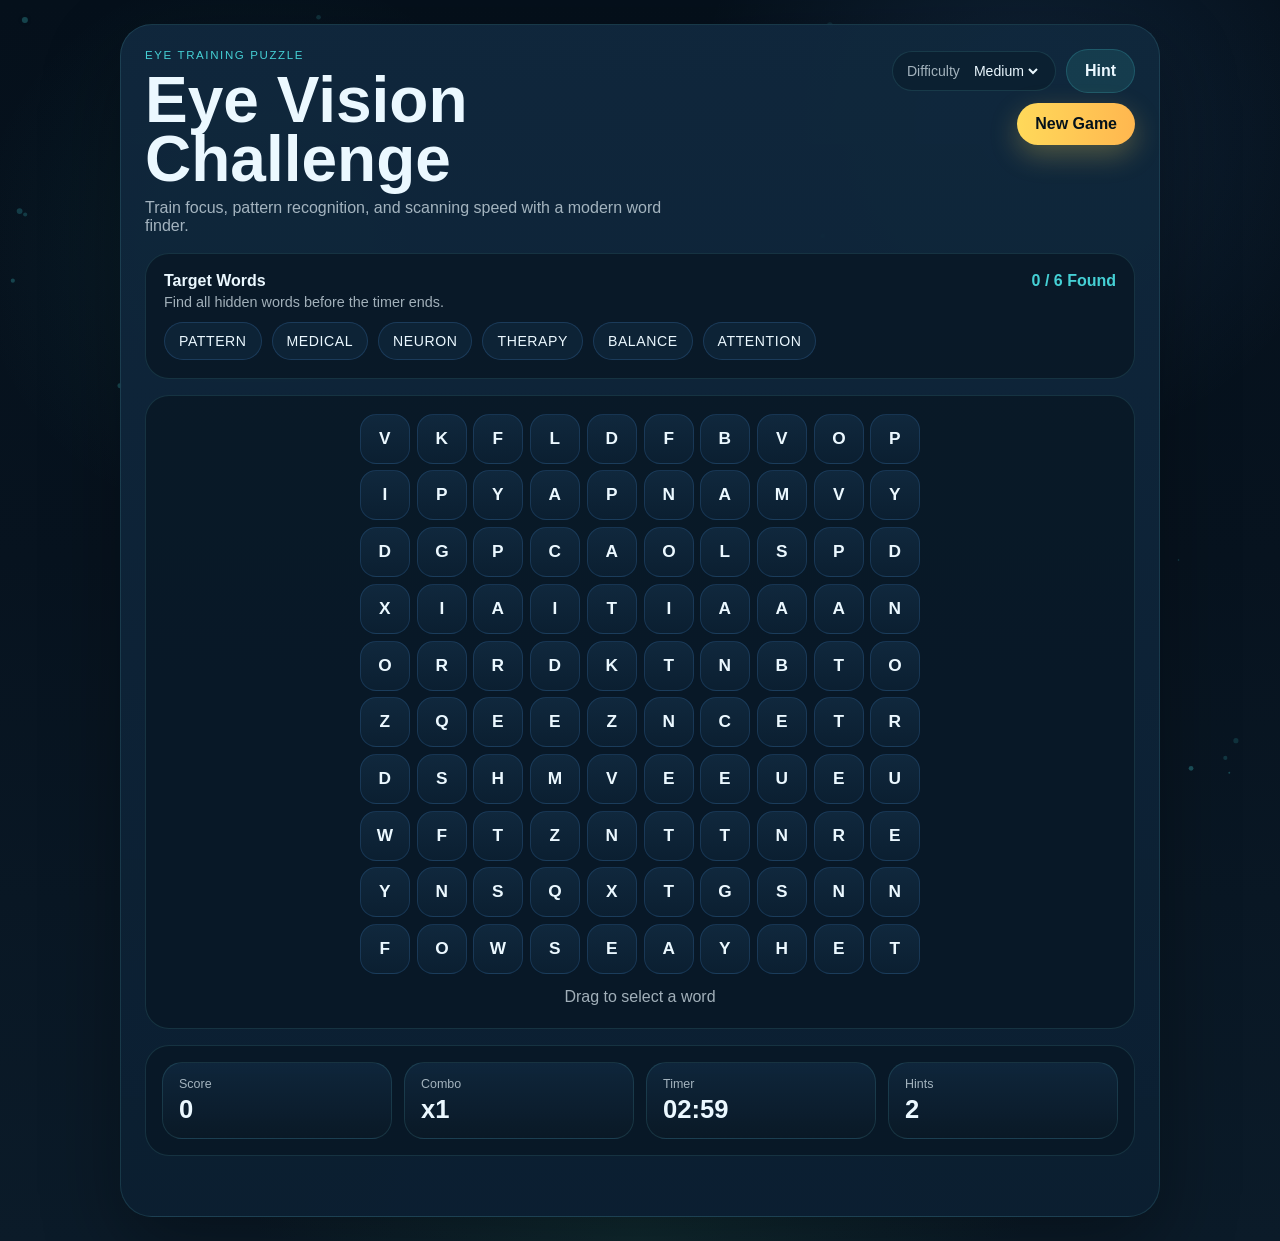
==== index.html @ 30b356d1 "Add new Files" ====
<!DOCTYPE html>
<html lang="en">
<head>
  <meta charset="UTF-8">
  <meta name="viewport" content="width=device-width, initial-scale=1.0">
  <title>Eye Vision Challenge</title>
  <link rel="stylesheet" href="style.css">
</head>
<body>
  <canvas id="particlesCanvas" class="particles-canvas" aria-hidden="true"></canvas>
  <main class="app-shell">
    <section class="game-card">
      <header class="hero-block">
        <div>
          <p class="eyebrow">Eye Training Puzzle</p>
          <h1 class="game-title">Eye Vision Challenge</h1>
          <p class="hero-copy">Train focus, pattern recognition, and scanning speed with a modern word finder.</p>
        </div>
        <div class="header-actions">
          <label class="select-wrap" for="difficultySelect">
            <span>Difficulty</span>
            <select id="difficultySelect">
              <option value="easy">Easy</option>
              <option value="medium" selected>Medium</option>
              <option value="hard">Hard</option>
            </select>
          </label>
          <button id="hintBtn" class="action-btn secondary" type="button">Hint</button>
          <button id="newGameBtn" class="action-btn primary" type="button">New Game</button>
        </div>
      </header>
      <section class="word-panel">
        <div class="panel-heading">
          <div>
            <h2>Target Words</h2>
            <p>Find all hidden words before the timer ends.</p>
          </div>
          <div class="progress-meta">
            <span id="progressLabel">0 / 0 Found</span>
          </div>
        </div>
        <div id="wordList" class="word-list"></div>
      </section>
      <section class="board-panel">
        <div id="boardArea" class="board-area">
          <div id="selectionLine" class="selection-line" aria-hidden="true"></div>
          <div id="grid" class="word-grid" aria-label="Word finder grid"></div>
        </div>
        <div id="selectionPreview" class="selection-preview">Drag to select a word</div>
      </section>
      <section class="status-panel">
        <article class="status-card">
          <span class="status-label">Score</span>
          <strong id="scoreValue" class="status-value">0</strong>
        </article>
        <article class="status-card">
          <span class="status-label">Combo</span>
          <strong id="comboValue" class="status-value">x1</strong>
        </article>
        <article class="status-card">
          <span class="status-label">Timer</span>
          <strong id="timerValue" class="status-value">03:00</strong>
        </article>
        <article class="status-card">
          <span class="status-label">Hints</span>
          <strong id="hintValue" class="status-value">0</strong>
        </article>
      </section>
      <div id="toastMessage" class="toast-message" aria-live="polite"></div>
    </section>
  </main>
  <div id="gameOverModal" class="modal" aria-hidden="true">
    <div class="modal-backdrop"></div>
    <div class="modal-dialog" role="dialog" aria-modal="true" aria-labelledby="gameOverTitle">
      <h2 id="gameOverTitle">Game Over</h2>
      <p class="modal-copy">The timer has ended.</p>
      <div class="modal-stats">
        <div>
          <span>Final Score</span>
          <strong id="finalScore">0</strong>
        </div>
        <div>
          <span>Words Found</span>
          <strong id="finalWords">0 / 0</strong>
        </div>
      </div>
      <button id="retryBtn" class="action-btn primary modal-btn" type="button">Retry</button>
    </div>
  </div>
  <script src="script.js"></script>
</body>
</html>
---- style.css ----
:root {
  --bg: #07131f;
  --panel: #10283d;
  --panel-strong: #0b1f31;
  --line: rgba(110, 210, 218, 0.14);
  --text: #ebf8ff;
  --muted: rgba(235, 248, 255, 0.68);
  --teal: #45d0d5;
  --green: #4ee38d;
  --yellow: #ffd95a;
  --red: #ff5b6e;
  --shadow: 0 28px 80px rgba(0, 0, 0, 0.32);
}

* { box-sizing: border-box; }
html, body { margin: 0; min-height: 100%; }

body {
  font-family: "Segoe UI", "Trebuchet MS", Arial, sans-serif;
  color: var(--text);
  background:
    radial-gradient(circle at 20% 20%, rgba(69, 208, 213, 0.08), transparent 20%),
    radial-gradient(circle at 80% 10%, rgba(90, 167, 255, 0.12), transparent 22%),
    radial-gradient(circle at 50% 100%, rgba(78, 227, 141, 0.08), transparent 28%),
    linear-gradient(180deg, #05101b, #07131f 45%, #0b1b29);
  overflow-x: hidden;
}

.particles-canvas {
  position: fixed;
  inset: 0;
  width: 100%;
  height: 100%;
  pointer-events: none;
  opacity: 0.45;
}

.app-shell {
  min-height: 100vh;
  display: flex;
  align-items: center;
  justify-content: center;
  padding: 24px;
  position: relative;
  z-index: 1;
}

.game-card {
  width: min(100%, 1040px);
  background: linear-gradient(180deg, rgba(16, 40, 61, 0.96), rgba(11, 31, 49, 0.98));
  border: 1px solid var(--line);
  border-radius: 32px;
  box-shadow: var(--shadow);
  padding: 24px;
}

.hero-block {
  display: flex;
  justify-content: space-between;
  gap: 20px;
  align-items: flex-start;
  margin-bottom: 18px;
}

.eyebrow {
  margin: 0 0 10px;
  color: var(--teal);
  text-transform: uppercase;
  letter-spacing: 0.14em;
  font-size: 0.72rem;
}

.game-title {
  margin: 0;
  font-size: clamp(2.2rem, 5vw, 4rem);
  line-height: 0.92;
}

.hero-copy {
  margin: 10px 0 0;
  max-width: 540px;
  color: var(--muted);
}

.header-actions {
  display: flex;
  gap: 10px;
  align-items: center;
  flex-wrap: wrap;
  justify-content: flex-end;
}

.select-wrap {
  display: flex;
  align-items: center;
  gap: 10px;
  padding: 10px 14px;
  border-radius: 999px;
  background: #0b2031;
  border: 1px solid var(--line);
  color: var(--muted);
  font-size: 0.88rem;
}

.select-wrap select {
  border: 0;
  outline: 0;
  background: transparent;
  color: var(--text);
  font: inherit;
}

.action-btn {
  border: 0;
  border-radius: 999px;
  padding: 12px 18px;
  font: inherit;
  font-weight: 700;
  cursor: pointer;
  transition: transform 160ms ease, box-shadow 160ms ease, background 160ms ease;
}

.action-btn:hover { transform: translateY(-1px); }
.action-btn.primary {
  color: #04111a;
  background: linear-gradient(90deg, var(--yellow), #ffb74f);
  box-shadow: 0 10px 28px rgba(255, 217, 90, 0.28);
}

.action-btn.secondary {
  color: var(--text);
  background: rgba(69, 208, 213, 0.12);
  border: 1px solid rgba(69, 208, 213, 0.2);
}

.word-panel, .board-panel, .status-panel {
  border: 1px solid var(--line);
  background: rgba(9, 24, 38, 0.86);
  border-radius: 24px;
}

.word-panel { padding: 18px; margin-bottom: 16px; }

.panel-heading {
  display: flex;
  justify-content: space-between;
  gap: 16px;
  align-items: flex-start;
  margin-bottom: 12px;
}

.panel-heading h2 { margin: 0 0 4px; font-size: 1rem; }
.panel-heading p { margin: 0; color: var(--muted); font-size: 0.9rem; }
.progress-meta { color: var(--teal); font-weight: 700; white-space: nowrap; }

.word-list { display: flex; flex-wrap: wrap; gap: 10px; }

.word-pill {
  position: relative;
  padding: 10px 14px;
  border-radius: 999px;
  border: 1px solid rgba(90, 167, 255, 0.18);
  background: #0d2336;
  color: var(--text);
  font-size: 0.88rem;
  letter-spacing: 0.04em;
  overflow: hidden;
}

.word-pill.found {
  background: rgba(78, 227, 141, 0.16);
  border-color: rgba(78, 227, 141, 0.45);
  color: #d9ffe8;
}

.word-pill.found::after {
  content: "";
  position: absolute;
  left: 10px;
  right: 10px;
  top: 50%;
  height: 2px;
  background: currentColor;
  transform: scaleX(0);
  transform-origin: left center;
  animation: strike 280ms ease forwards;
}

.board-panel { padding: 18px; }
.board-area { position: relative; display: flex; justify-content: center; }

.selection-line {
  position: absolute;
  left: 0;
  top: 0;
  height: 8px;
  border-radius: 999px;
  background: linear-gradient(90deg, rgba(255, 217, 90, 0.96), rgba(69, 208, 213, 0.96));
  box-shadow: 0 0 24px rgba(255, 217, 90, 0.35);
  transform-origin: left center;
  opacity: 0;
  z-index: 2;
  pointer-events: none;
}

.word-grid {
  --grid-size: 10;
  width: min(82vw, 560px);
  display: grid;
  grid-template-columns: repeat(var(--grid-size), 1fr);
  gap: 7px;
  touch-action: none;
  position: relative;
  z-index: 3;
}

.grid-cell {
  aspect-ratio: 1;
  border: 1px solid rgba(90, 167, 255, 0.16);
  border-radius: 16px;
  background: linear-gradient(180deg, #10283d, #0b1f31);
  color: var(--text);
  display: grid;
  place-items: center;
  font-size: clamp(0.9rem, 1.5vw, 1.08rem);
  font-weight: 700;
  cursor: pointer;
  user-select: none;
  transition: transform 120ms ease, border-color 120ms ease, box-shadow 120ms ease, background 120ms ease;
  animation: cellIn 260ms ease both;
}

.grid-cell:hover {
  transform: translateY(-1px);
  border-color: rgba(69, 208, 213, 0.35);
  box-shadow: 0 8px 18px rgba(0, 0, 0, 0.22);
}

.grid-cell.selected {
  background: linear-gradient(180deg, rgba(255, 217, 90, 0.26), rgba(255, 217, 90, 0.12));
  border-color: rgba(255, 217, 90, 0.86);
  box-shadow: 0 0 20px rgba(255, 217, 90, 0.26);
}

.grid-cell.found {
  background: linear-gradient(180deg, rgba(78, 227, 141, 0.22), rgba(78, 227, 141, 0.08));
  border-color: rgba(78, 227, 141, 0.75);
  box-shadow: 0 0 24px rgba(78, 227, 141, 0.18);
}

.grid-cell.hint { animation: hintPulse 800ms ease 2; }
.grid-cell.explode { animation: explode 440ms ease; }

.selection-preview {
  margin-top: 14px;
  text-align: center;
  color: var(--muted);
  min-height: 22px;
}

.status-panel {
  margin-top: 16px;
  padding: 16px;
  display: grid;
  grid-template-columns: repeat(4, minmax(0, 1fr));
  gap: 12px;
}

.status-card {
  border-radius: 20px;
  background: linear-gradient(180deg, rgba(16, 40, 61, 0.92), rgba(10, 25, 39, 0.96));
  border: 1px solid var(--line);
  padding: 14px 16px;
}

.status-label {
  display: block;
  color: var(--muted);
  font-size: 0.78rem;
  margin-bottom: 4px;
}

.status-value {
  display: inline-block;
  font-size: clamp(1.15rem, 2vw, 1.7rem);
  transition: transform 180ms ease, color 180ms ease;
}

.status-value.bump { transform: scale(1.14); color: var(--yellow); }
.status-value.danger { color: var(--red); animation: flash 800ms linear infinite; }

.toast-message {
  margin-top: 14px;
  min-height: 22px;
  color: var(--yellow);
  font-weight: 700;
  text-align: center;
  opacity: 0;
  transform: translateY(8px);
  transition: opacity 180ms ease, transform 180ms ease;
}

.toast-message.show { opacity: 1; transform: translateY(0); }

.modal {
  position: fixed;
  inset: 0;
  display: flex;
  align-items: center;
  justify-content: center;
  padding: 24px;
  visibility: hidden;
  opacity: 0;
  transition: opacity 180ms ease, visibility 180ms ease;
  z-index: 10;
}

.modal.open { visibility: visible; opacity: 1; }
.modal-backdrop { position: absolute; inset: 0; background: rgba(2, 8, 14, 0.72); }

.modal-dialog {
  position: relative;
  width: min(100%, 420px);
  padding: 24px;
  border-radius: 28px;
  border: 1px solid var(--line);
  background: linear-gradient(180deg, #10283d, #0b1f31);
  box-shadow: var(--shadow);
  text-align: center;
}

.modal-dialog h2 { margin: 0 0 10px; }
.modal-copy { margin: 0 0 18px; color: var(--muted); }

.modal-stats {
  display: grid;
  grid-template-columns: repeat(2, 1fr);
  gap: 12px;
  margin-bottom: 18px;
}

.modal-stats div {
  padding: 14px;
  border-radius: 18px;
  border: 1px solid var(--line);
  background: rgba(12, 34, 52, 0.8);
}

.modal-stats span {
  display: block;
  color: var(--muted);
  font-size: 0.82rem;
  margin-bottom: 6px;
}

.modal-btn { width: 100%; }

@keyframes cellIn { from { opacity: 0; transform: scale(0.9); } to { opacity: 1; transform: scale(1); } }
@keyframes strike { to { transform: scaleX(1); } }
@keyframes flash { 0%, 100% { opacity: 1; } 50% { opacity: 0.35; } }
@keyframes explode { 0% { transform: scale(1); } 50% { transform: scale(1.14); } 100% { transform: scale(1); } }
@keyframes hintPulse { 0%, 100% { box-shadow: 0 0 0 rgba(69, 208, 213, 0); } 50% { box-shadow: 0 0 20px rgba(69, 208, 213, 0.4); } }

@media (max-width: 900px) {
  .hero-block { flex-direction: column; }
  .header-actions { width: 100%; justify-content: flex-start; }
  .status-panel { grid-template-columns: repeat(2, minmax(0, 1fr)); }
}

@media (max-width: 600px) {
  .app-shell { padding: 14px; }
  .game-card { padding: 16px; border-radius: 24px; }
  .word-grid { width: min(92vw, 460px); gap: 5px; }
  .grid-cell { border-radius: 12px; font-size: 0.88rem; }
  .status-panel { grid-template-columns: 1fr 1fr; }
  .modal-stats { grid-template-columns: 1fr; }
}
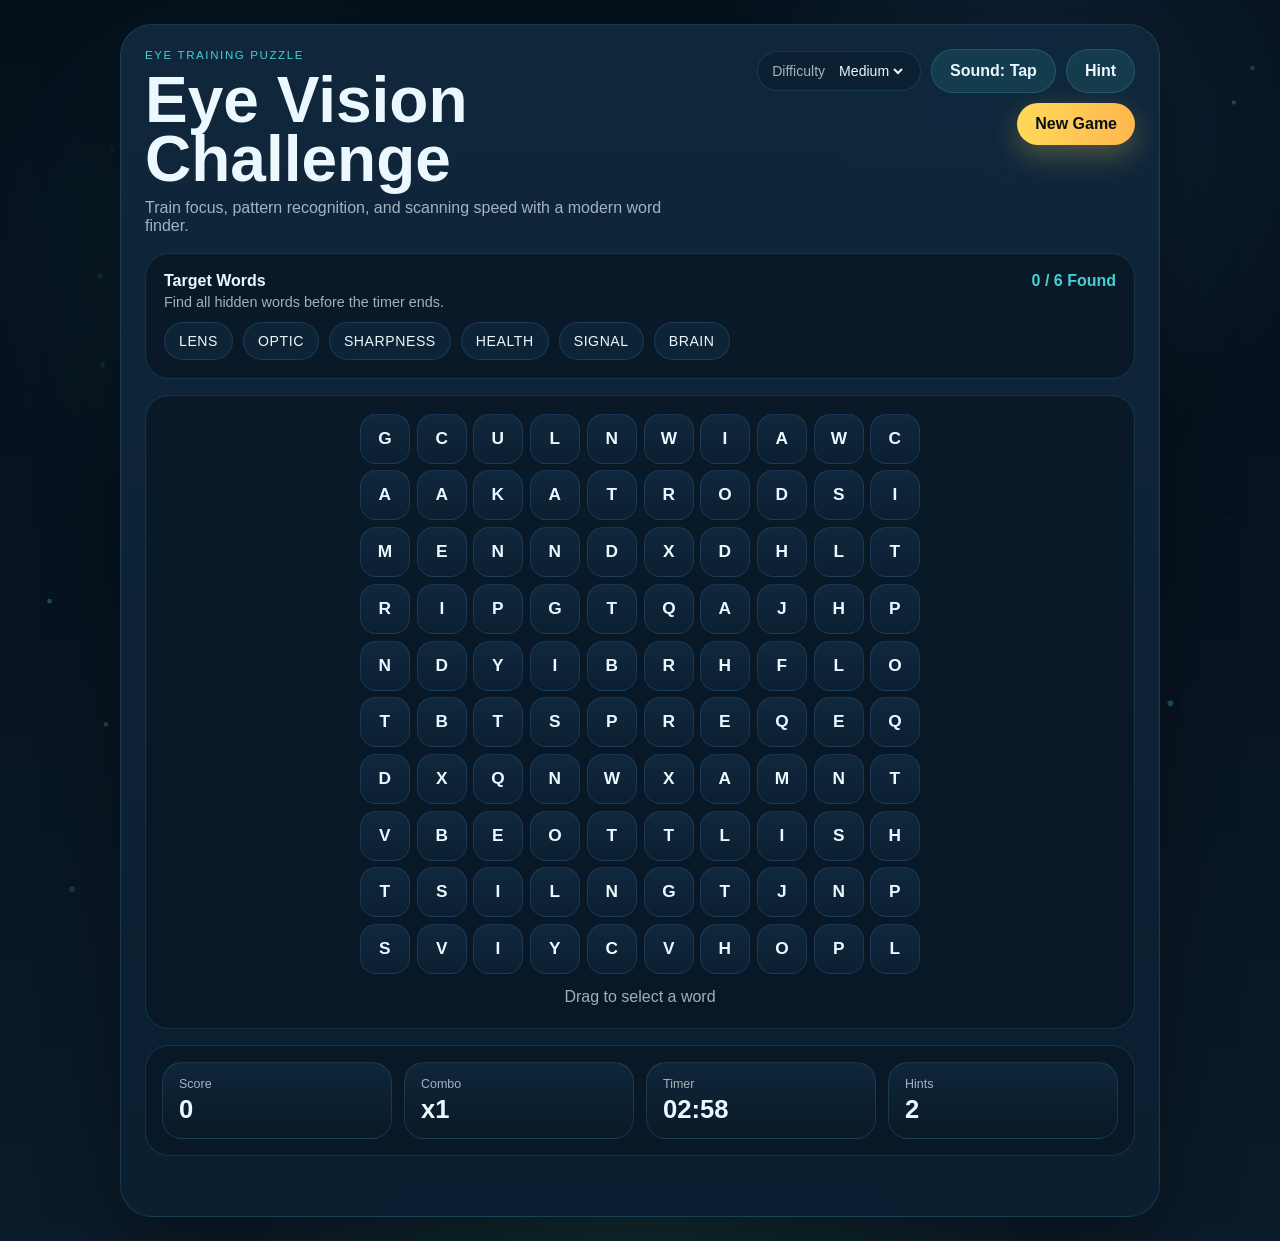
==== commit 3ac4b7d5: "Add Sound Effects and Score Logic" ====
--- a/index.html
+++ b/index.html
@@ -25,6 +25,7 @@
               <option value="hard">Hard</option>
             </select>
           </label>
+          <button id="soundBtn" class="action-btn secondary" type="button" aria-pressed="true">Sound: On</button>
           <button id="hintBtn" class="action-btn secondary" type="button">Hint</button>
           <button id="newGameBtn" class="action-btn primary" type="button">New Game</button>
         </div>
--- a/style.css
+++ b/style.css
@@ -242,6 +242,13 @@
   box-shadow: 0 0 20px rgba(255, 217, 90, 0.26);
 }
 
+.grid-cell.error {
+  background: linear-gradient(180deg, rgba(255, 91, 110, 0.28), rgba(255, 91, 110, 0.1));
+  border-color: rgba(255, 91, 110, 0.85);
+  box-shadow: 0 0 22px rgba(255, 91, 110, 0.22);
+  animation: wrongFlash 420ms ease;
+}
+
 .grid-cell.found {
   background: linear-gradient(180deg, rgba(78, 227, 141, 0.22), rgba(78, 227, 141, 0.08));
   border-color: rgba(78, 227, 141, 0.75);
@@ -360,6 +367,7 @@
 @keyframes flash { 0%, 100% { opacity: 1; } 50% { opacity: 0.35; } }
 @keyframes explode { 0% { transform: scale(1); } 50% { transform: scale(1.14); } 100% { transform: scale(1); } }
 @keyframes hintPulse { 0%, 100% { box-shadow: 0 0 0 rgba(69, 208, 213, 0); } 50% { box-shadow: 0 0 20px rgba(69, 208, 213, 0.4); } }
+@keyframes wrongFlash { 0% { transform: translateX(0) scale(1); } 20% { transform: translateX(-3px) scale(1.03); } 40% { transform: translateX(3px) scale(0.99); } 60% { transform: translateX(-2px) scale(1.01); } 100% { transform: translateX(0) scale(1); } }
 
 @media (max-width: 900px) {
   .hero-block { flex-direction: column; }
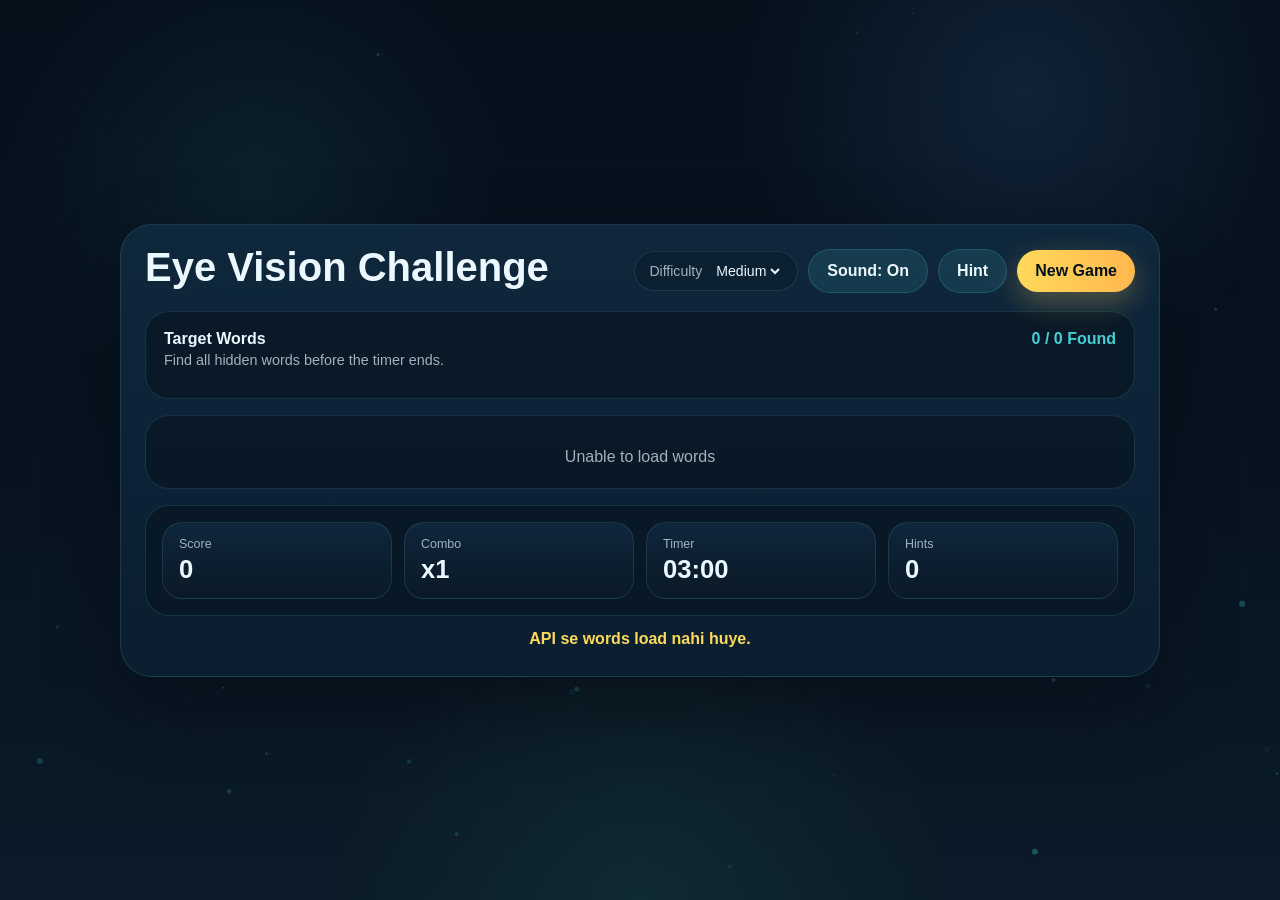
==== commit ccdb1db4: "Add api" ====
--- a/index.html
+++ b/index.html
@@ -12,9 +12,7 @@
     <section class="game-card">
       <header class="hero-block">
         <div>
-          <p class="eyebrow">Eye Training Puzzle</p>
           <h1 class="game-title">Eye Vision Challenge</h1>
-          <p class="hero-copy">Train focus, pattern recognition, and scanning speed with a modern word finder.</p>
         </div>
         <div class="header-actions">
           <label class="select-wrap" for="difficultySelect">
--- a/style.css
+++ b/style.css
@@ -72,7 +72,7 @@
 
 .game-title {
   margin: 0;
-  font-size: clamp(2.2rem, 5vw, 4rem);
+  font-size: clamp(1.5rem, 3.5vw, 2.5rem);
   line-height: 0.92;
 }
 
@@ -187,7 +187,16 @@
 }
 
 .board-panel { padding: 18px; }
-.board-area { position: relative; display: flex; justify-content: center; }
+.board-panel { overflow: hidden; }
+.board-area {
+  position: relative;
+  display: flex;
+  justify-content: center;
+  width: 100%;
+  overflow-x: auto;
+  overflow-y: hidden;
+  -webkit-overflow-scrolling: touch;
+}
 
 .selection-line {
   position: absolute;
@@ -205,9 +214,10 @@
 
 .word-grid {
   --grid-size: 10;
-  width: min(82vw, 560px);
+  width: min(100%, 560px);
+  max-width: 100%;
   display: grid;
-  grid-template-columns: repeat(var(--grid-size), 1fr);
+  grid-template-columns: repeat(var(--grid-size), minmax(0, 1fr));
   gap: 7px;
   touch-action: none;
   position: relative;
@@ -372,14 +382,56 @@
 @media (max-width: 900px) {
   .hero-block { flex-direction: column; }
   .header-actions { width: 100%; justify-content: flex-start; }
+  .header-actions > * { flex: 1 1 160px; }
+  .select-wrap { justify-content: space-between; }
   .status-panel { grid-template-columns: repeat(2, minmax(0, 1fr)); }
 }
 
 @media (max-width: 600px) {
   .app-shell { padding: 14px; }
   .game-card { padding: 16px; border-radius: 24px; }
-  .word-grid { width: min(92vw, 460px); gap: 5px; }
-  .grid-cell { border-radius: 12px; font-size: 0.88rem; }
+  .hero-copy { max-width: none; font-size: 0.92rem; }
+  .panel-heading { flex-direction: column; }
+  .progress-meta { white-space: normal; }
+  .word-panel, .board-panel, .status-panel { border-radius: 20px; }
+  .word-panel, .board-panel { padding: 14px; }
+  .word-grid { width: 100%; gap: 4px; }
+  .grid-cell { border-radius: 10px; font-size: clamp(0.72rem, 2.8vw, 0.9rem); }
+  .word-pill { padding: 8px 12px; font-size: 0.8rem; }
   .status-panel { grid-template-columns: 1fr 1fr; }
+  .status-card { padding: 12px 14px; border-radius: 16px; }
+  .status-value { font-size: 1.05rem; }
   .modal-stats { grid-template-columns: 1fr; }
 }
+
+@media (max-width: 420px) {
+  .app-shell { padding: 10px; }
+  .game-card { padding: 12px; border-radius: 20px; }
+  .game-title { font-size: clamp(1.8rem, 9vw, 2.4rem); }
+  .header-actions { gap: 8px; }
+  .header-actions > * { flex-basis: 100%; width: 100%; }
+  .select-wrap, .action-btn { width: 100%; }
+  .select-wrap { padding: 10px 12px; }
+  .board-panel { padding: 10px; }
+  .word-grid { gap: 3px; }
+  .grid-cell {
+    border-radius: 8px;
+    font-size: clamp(0.66rem, 2.9vw, 0.8rem);
+    border-width: 1px;
+  }
+  .selection-line { height: 6px; }
+  .status-panel { gap: 8px; padding: 12px; }
+}
+
+@media (max-width: 360px) {
+  .app-shell { padding: 8px; }
+  .game-card { padding: 10px; }
+  .word-panel, .board-panel { padding: 10px; }
+  .word-grid { gap: 2px; }
+  .grid-cell {
+    border-radius: 7px;
+    font-size: clamp(0.58rem, 2.7vw, 0.72rem);
+  }
+  .word-pill { padding: 7px 10px; font-size: 0.75rem; }
+  .status-card { padding: 10px 12px; }
+}
